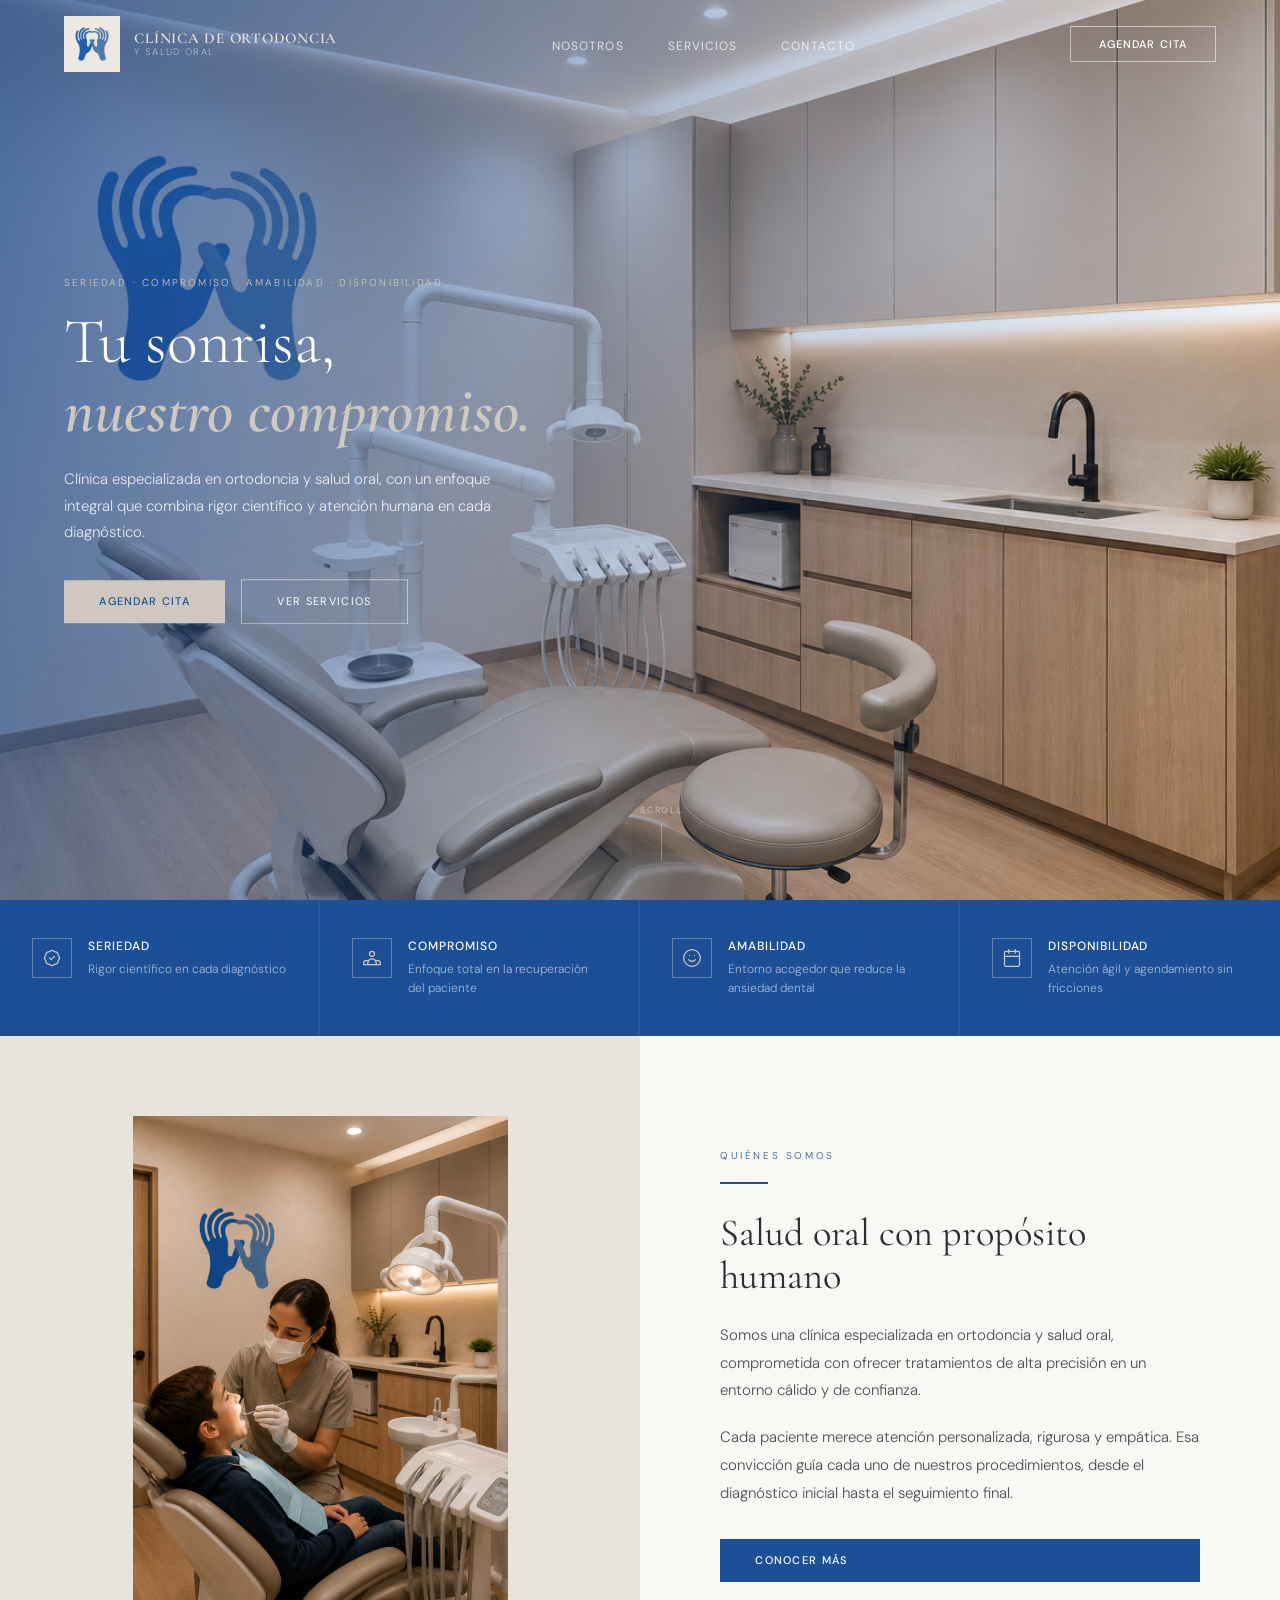
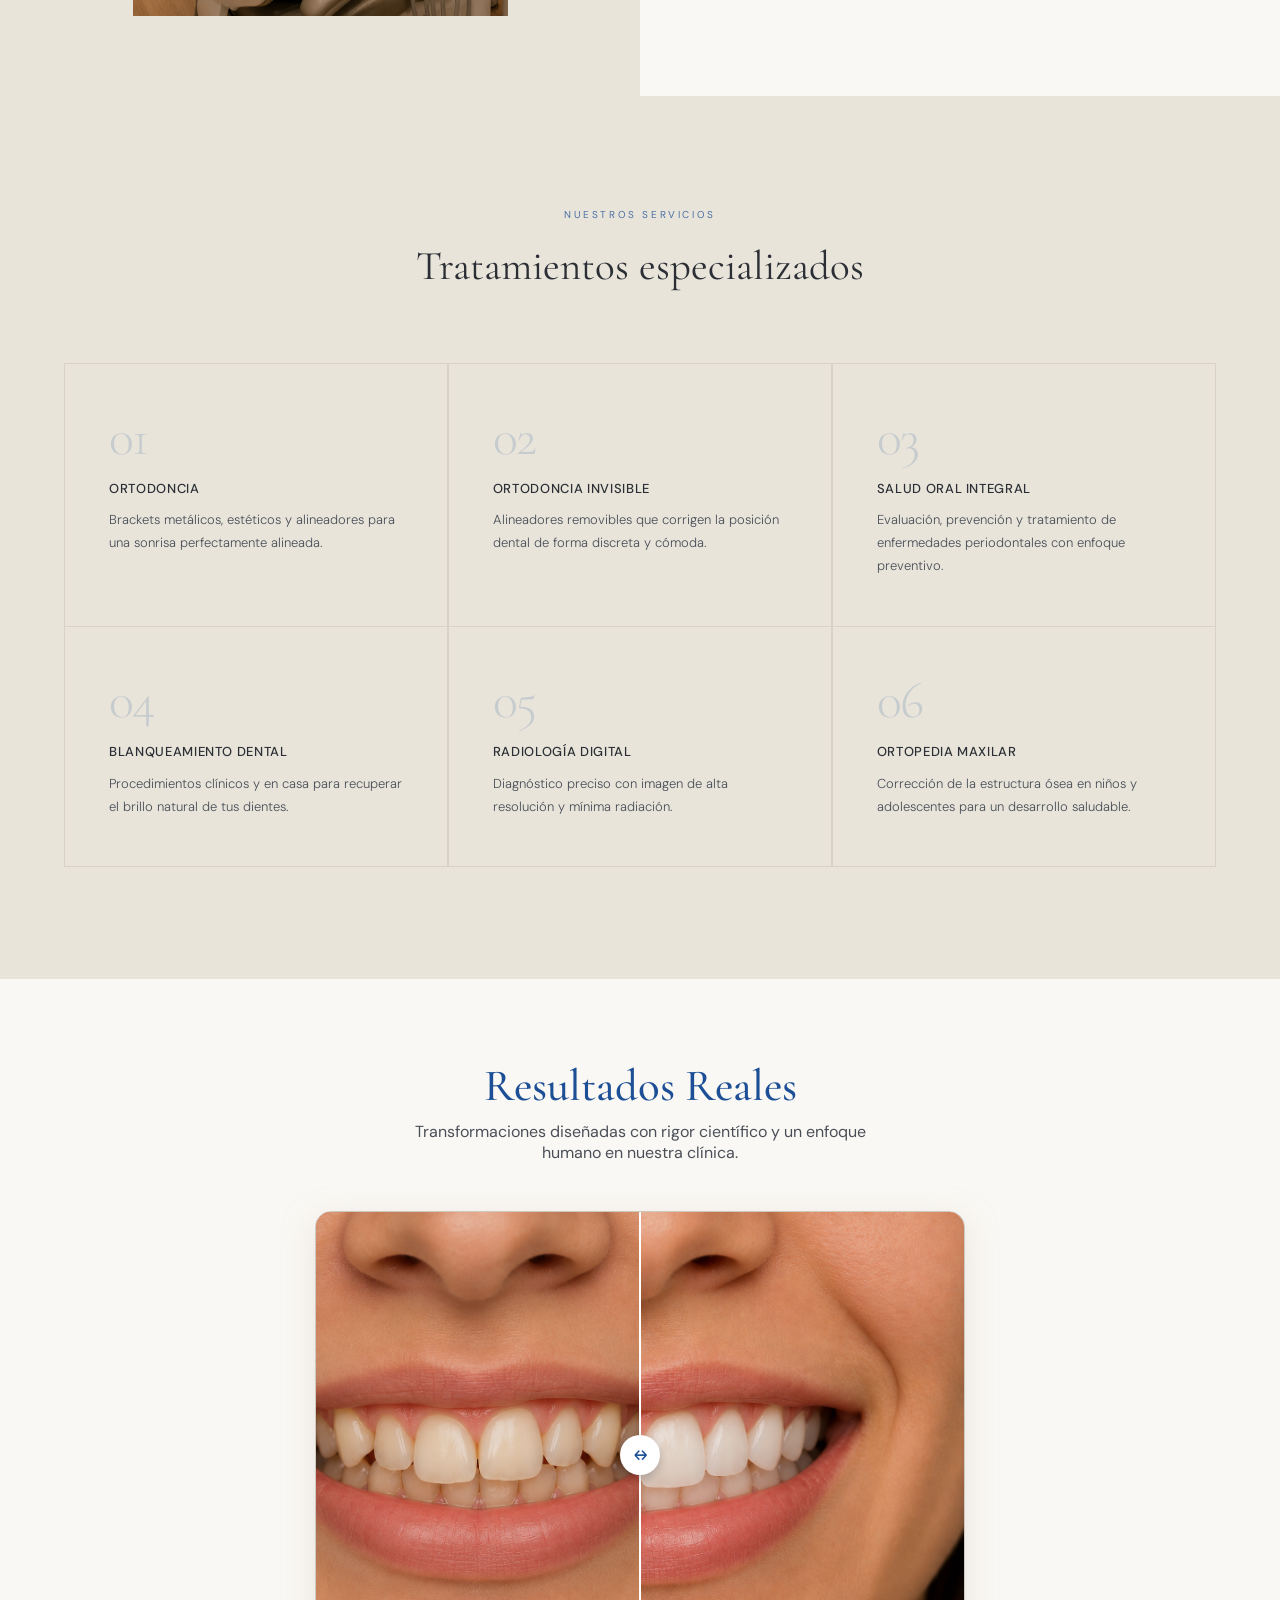
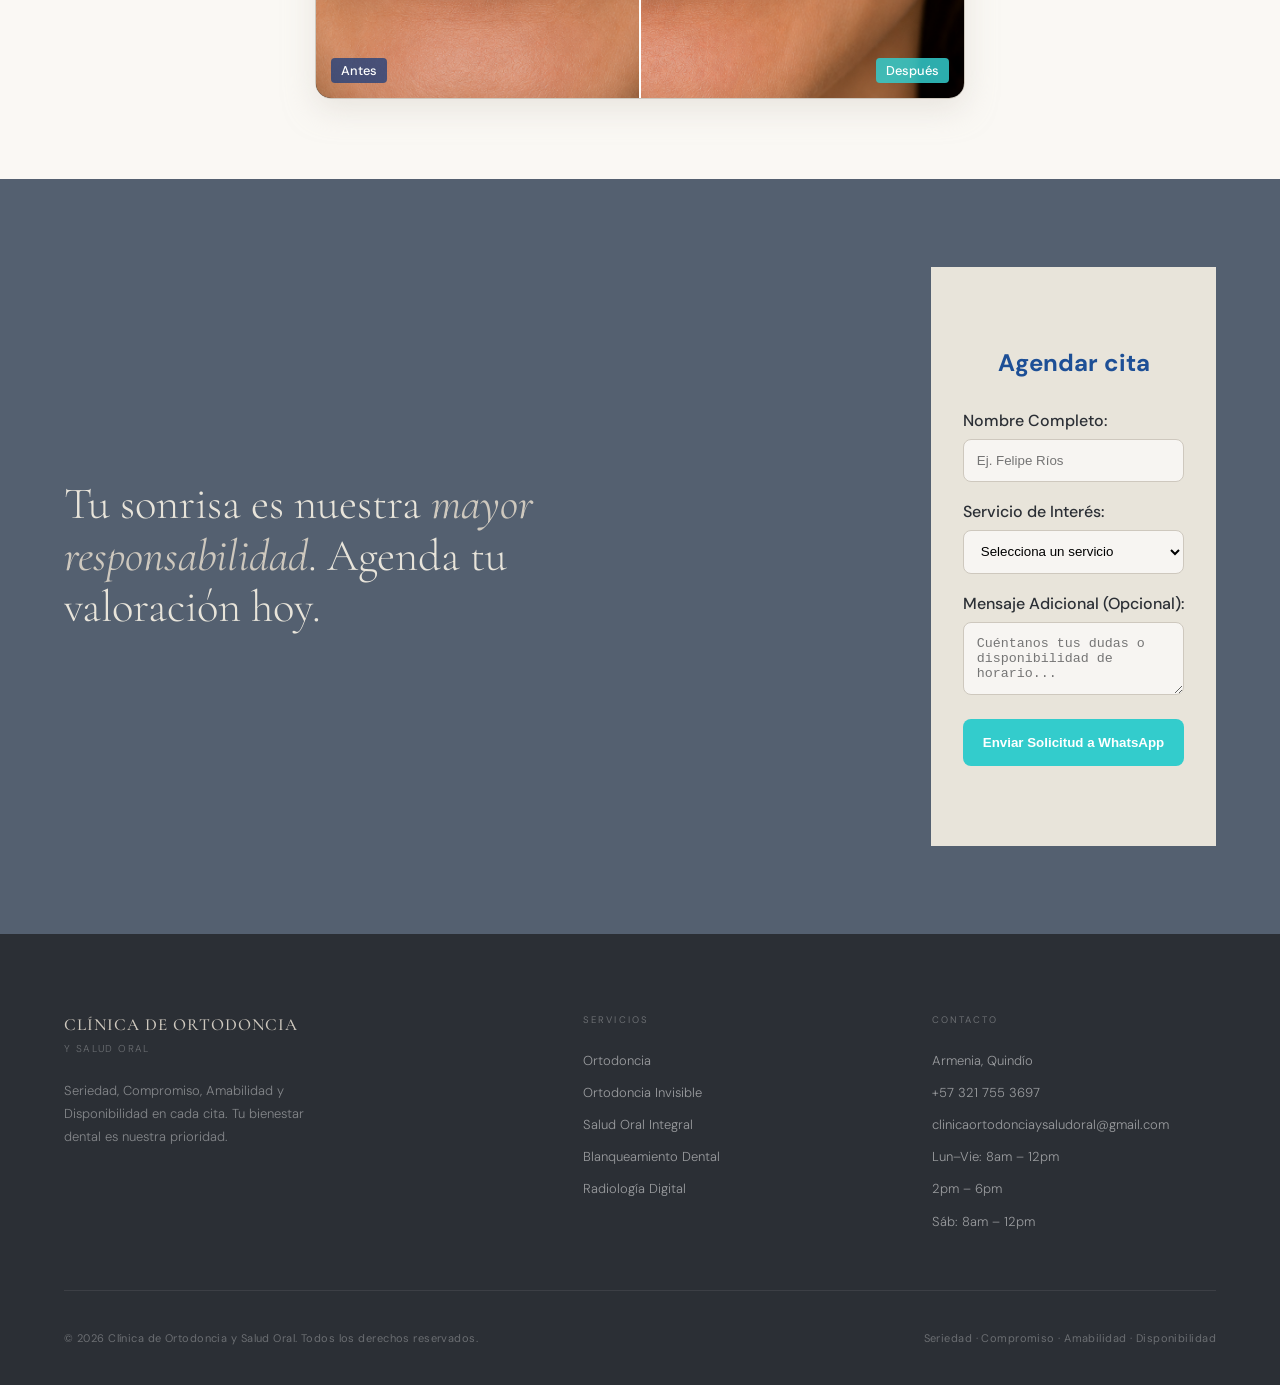
==== web_consultorio/index.html @ faed134b "Add files via upload" ====
<!DOCTYPE html>
<html lang="es">
<head>
  <meta charset="UTF-8">
  <meta name="viewport" content="width=device-width, initial-scale=1.0">
  <meta name="description" content="Clínica de Ortodoncia y Salud Oral — Seriedad, Compromiso, Amabilidad y Disponibilidad en Armenia, Quindío.">
  <title>Clínica de Ortodoncia y Salud Oral</title>
  <link rel="stylesheet" href="styles.css">
</head>
<body>

  <!-- ── NAVIGATION ─────────────────────────────────────────── -->
  <header>
    <nav class="nav nav--hero" aria-label="Navegación principal">
      <a href="#inicio" class="nav__logo" aria-label="Inicio">
        <img
        src="web_images/logoazul_2.png"
          alt="Logo Clínica de Ortodoncia y Salud Oral"
          class="nav__logo-img"
          width="56" height="56"
        >
        <div class="nav__logo-text">
          <span class="nav__brand">Clínica de Ortodoncia</span>
          <span class="nav__sub">y Salud Oral</span>
        </div>
      </a>

      <ul class="nav__links" role="list">
        <li><a href="#nosotros">Nosotros</a></li>
        <li><a href="#servicios">Servicios</a></li>
        <li><a href="#contacto">Contacto</a></li>
      </ul>

      <a href="#contacto" class="nav__cta">Agendar Cita</a>

      <button class="nav__burger" aria-label="Abrir menú" aria-expanded="false">
        <span></span>
        <span></span>
        <span></span>
      </button>
    </nav>

    <!-- Mobile menu -->
    <nav class="nav__mobile" aria-label="Menú móvil">
      <ul role="list">
        <li><a href="#nosotros">Nosotros</a></li>
        <li><a href="#servicios">Servicios</a></li>
        <li><a href="#contacto">Contacto</a></li>
        <li><a href="#contacto" class="nav__cta" style="display:inline-block;margin-top:1rem;">Agendar Cita</a></li>
      </ul>
    </nav>
  </header>

  <!-- ── HERO ───────────────────────────────────────────────── -->
  <section class="hero" id="inicio" aria-label="Portada">
    <img
      class="hero__img"
      src="web_images/banner_01.png"
      alt="Consultorio Clínica de Ortodoncia y Salud Oral"
      loading="eager"
      decoding="async"
    >
    <div class="hero__overlay" aria-hidden="true"></div>

    <div class="hero__content">
      <p class="hero__eyebrow">Seriedad &middot; Compromiso &middot; Amabilidad &middot; Disponibilidad</p>
      <h1 class="hero__title">
        Tu sonrisa,
        <span>nuestro compromiso.</span>
      </h1>
      <p class="hero__desc">
        Clínica especializada en ortodoncia y salud oral, con un enfoque integral
        que combina rigor científico y atención humana en cada diagnóstico.
      </p>
      <div class="hero__actions">
        <a href="#contacto" class="btn--primary">Agendar Cita</a>
        <a href="#servicios" class="btn--ghost">Ver Servicios</a>
      </div>
    </div>

    <div class="hero__scroll" aria-hidden="true">
      <span>Scroll</span>
      <div class="hero__scroll-line"></div>
    </div>
  </section>

  <!-- ── PILLARS ────────────────────────────────────────────── -->
  <div class="pillars" role="list" aria-label="Valores de la clínica">

    <div class="pillar reveal" role="listitem">
      <div class="pillar__icon" aria-hidden="true">
        <svg viewBox="0 0 24 24">
          <path d="M9 12l2 2 4-4M7.835 4.697a3.42 3.42 0 001.946-.806 3.42 3.42 0 014.438 0 3.42 3.42 0 001.946.806 3.42 3.42 0 013.138 3.138 3.42 3.42 0 00.806 1.946 3.42 3.42 0 010 4.438 3.42 3.42 0 00-.806 1.946 3.42 3.42 0 01-3.138 3.138 3.42 3.42 0 00-1.946.806 3.42 3.42 0 01-4.438 0 3.42 3.42 0 00-1.946-.806 3.42 3.42 0 01-3.138-3.138 3.42 3.42 0 00-.806-1.946 3.42 3.42 0 010-4.438 3.42 3.42 0 00.806-1.946 3.42 3.42 0 013.138-3.138z"/>
        </svg>
      </div>
      <div>
        <p class="pillar__name">Seriedad</p>
        <p class="pillar__desc">Rigor científico en cada diagnóstico</p>
      </div>
    </div>

    <div class="pillar reveal reveal--delay-1" role="listitem">
      <div class="pillar__icon" aria-hidden="true">
        <svg viewBox="0 0 24 24">
          <path d="M17 20h5v-2a3 3 0 00-5.356-1.857M17 20H7m10 0v-2c0-.656-.126-1.283-.356-1.857M7 20H2v-2a3 3 0 015.356-1.857M7 20v-2c0-.656.126-1.283.356-1.857m0 0a5.002 5.002 0 019.288 0M15 7a3 3 0 11-6 0 3 3 0 016 0z"/>
        </svg>
      </div>
      <div>
        <p class="pillar__name">Compromiso</p>
        <p class="pillar__desc">Enfoque total en la recuperación del paciente</p>
      </div>
    </div>

    <div class="pillar reveal reveal--delay-2" role="listitem">
      <div class="pillar__icon" aria-hidden="true">
        <svg viewBox="0 0 24 24">
          <circle cx="12" cy="12" r="10"/>
          <path d="M8 14s1.5 2 4 2 4-2 4-2M9 9h.01M15 9h.01"/>
        </svg>
      </div>
      <div>
        <p class="pillar__name">Amabilidad</p>
        <p class="pillar__desc">Entorno acogedor que reduce la ansiedad dental</p>
      </div>
    </div>

    <div class="pillar reveal reveal--delay-3" role="listitem">
      <div class="pillar__icon" aria-hidden="true">
        <svg viewBox="0 0 24 24">
          <rect x="3" y="4" width="18" height="18" rx="2"/>
          <line x1="16" y1="2" x2="16" y2="6"/>
          <line x1="8" y1="2" x2="8" y2="6"/>
          <line x1="3" y1="10" x2="21" y2="10"/>
        </svg>
      </div>
      <div>
        <p class="pillar__name">Disponibilidad</p>
        <p class="pillar__desc">Atención ágil y agendamiento sin fricciones</p>
      </div>
    </div>

  </div>

  <!-- ── ABOUT ──────────────────────────────────────────────── -->
  <section class="about" id="nosotros" aria-label="Quiénes somos">
    <div class="about__visual">
      <img
      src="web_images/banner_02.png"
        alt= "Clínica de Ortodoncia y Salud Oral "
        class="about__logo reveal"
        loading="lazy"
        width="500" height="500"
      >
    </div>
    <div class="about__content">
      <p class="section-label reveal">Quiénes Somos</p>
      <div class="divider reveal reveal--delay-1"></div>
      <h2 class="section-title reveal reveal--delay-1">Salud oral con propósito humano</h2>
      <p class="section-body reveal reveal--delay-2">
        Somos una clínica especializada en ortodoncia y salud oral, comprometida con
        ofrecer tratamientos de alta precisión en un entorno cálido y de confianza.
      </p>
      <p class="section-body reveal reveal--delay-2">
        Cada paciente merece atención personalizada, rigurosa y empática. Esa convicción
        guía cada uno de nuestros procedimientos, desde el diagnóstico inicial hasta
        el seguimiento final.
      </p>
      <a href="#contacto" class="btn--dark reveal reveal--delay-3">Conocer más</a>
    </div>
  </section>

  <!-- ── SERVICES ───────────────────────────────────────────── -->
  <section class="services" id="servicios" aria-label="Servicios">
    <div class="services__header">
      <p class="section-label reveal">Nuestros Servicios</p>
      <h2 class="services__title reveal reveal--delay-1">Tratamientos especializados</h2>
    </div>

    <div class="services__grid">
      <article class="service-card reveal">
        <div class="service-card__num">01</div>
        <p class="service-card__name">Ortodoncia</p>
        <p class="service-card__desc">Brackets metálicos, estéticos y alineadores para una sonrisa perfectamente alineada.</p>
      </article>
      <article class="service-card reveal reveal--delay-1">
        <div class="service-card__num">02</div>
        <p class="service-card__name">Ortodoncia Invisible</p>
        <p class="service-card__desc">Alineadores removibles que corrigen la posición dental de forma discreta y cómoda.</p>
      </article>
      <article class="service-card reveal reveal--delay-2">
        <div class="service-card__num">03</div>
        <p class="service-card__name">Salud Oral Integral</p>
        <p class="service-card__desc">Evaluación, prevención y tratamiento de enfermedades periodontales con enfoque preventivo.</p>
      </article>
      <article class="service-card reveal">
        <div class="service-card__num">04</div>
        <p class="service-card__name">Blanqueamiento Dental</p>
        <p class="service-card__desc">Procedimientos clínicos y en casa para recuperar el brillo natural de tus dientes.</p>
      </article>
      <article class="service-card reveal reveal--delay-1">
        <div class="service-card__num">05</div>
        <p class="service-card__name">Radiología Digital</p>
        <p class="service-card__desc">Diagnóstico preciso con imagen de alta resolución y mínima radiación.</p>
      </article>
      <article class="service-card reveal reveal--delay-2">
        <div class="service-card__num">06</div>
        <p class="service-card__name">Ortopedia Maxilar</p>
        <p class="service-card__desc">Corrección de la estructura ósea en niños y adolescentes para un desarrollo saludable.</p>
      </article>
    </div>
  </section>


 

  <section id="casos" class="reveal" style="background-color: var(--white); padding: 5rem 1.5rem;">
  <div style="max-width: 800px; margin: 0 auto; text-align: center; margin-bottom: 3rem;">
    <h2 style="font-family: 'Cormorant Garamond', serif; color: var(--blue-royal); font-size: 2.8rem; font-weight: 500; margin-bottom: 0.5rem;">
      Resultados Reales
    </h2>
    <p style="color: var(--text-mid); font-size: 1rem; max-width: 500px; margin: 0 auto;">
      Transformaciones diseñadas con rigor científico y un enfoque humano en nuestra clínica.
    </p>
  </div>

  <div class="comparison-container" style="max-width: 650px; margin: 0 auto; position: relative; width: 100%; aspect-ratio: 4 / 3; overflow: hidden; border-radius: 16px; box-shadow: 0 10px 30px rgba(216, 210, 202, 0.5); border: 1px solid var(--taupe); -webkit-user-select: none; user-select: none;">
    
    <img src="web_images/despues.png" alt="Sonrisa Después" style="width: 100%; height: 100%; object-fit: cover; display: block;">

    <div class="comparison-before" style="position: absolute; top: 0; left: 0; width: 50%; height: 100%; overflow: hidden;">
      <img src="web_images/antes.png" alt="Sonrisa Antes" style="width: 100%; height: 100%; object-fit: cover; display: block; max-width: none;">
    </div>

    <input type="range" min="0" max="100" value="50" class="comparison-slider" aria-label="Deslizador de antes y después" style="position: absolute; top: 0; bottom: 0; left: 0; width: 100%; height: 100%; background: transparent; -webkit-appearance: none; appearance: none; cursor: ew-resize; margin: 0;">
    
    <div class="comparison-line" style="position: absolute; top: 0; bottom: 0; left: 50%; width: 2px; background: #FFFFFF; pointer-events: none; transform: translateX(-50%);">
      <div class="comparison-button" style="position: absolute; top: 50%; left: 50%; transform: translate(-50%, -50%); width: 40px; height: 40px; background: #FFFFFF; border-radius: 50%; box-shadow: 0 4px 10px rgba(0,0,0,0.2); display: flex; align-items: center; justify-content: center; color: var(--blue-royal); font-weight: bold; font-size: 14px;">↔</div>
    </div>

    <span style="position: absolute; bottom: 15px; left: 15px; background: rgba(26, 60, 125, 0.75); color: #FFFFFF; padding: 4px 10px; border-radius: 4px; font-size: 0.8rem; font-weight: 500; pointer-events: none;">Antes</span>
    <span style="position: absolute; bottom: 15px; right: 15px; background: rgba(51, 204, 204, 0.85); color: #FFFFFF; padding: 4px 10px; border-radius: 4px; font-size: 0.8rem; font-weight: 500; pointer-events: none;">Después</span>
  </div>
</section>

  <!-- ── CTA BANNER ─────────────────────────────────────────── -->
  <section class="cta-banner" id="contacto" aria-label="Llamado a la acción">
    <p class="cta-banner__text reveal">
      Tu sonrisa es nuestra <em>mayor responsabilidad</em>.
      Agenda tu valoración hoy.
    </p>
    <section id="contacto" class="contacto-section" style="background-color: var(--cream, #EDE8E1); padding: 5rem 2rem;">
  <div class="contacto-container" style="max-width: 600px; margin: 0 auto;">
    <h2 style="color: var(--blue-royal, #1A3C7D); text-align: center; margin-bottom: 2rem;">Agendar cita</h2>
    
    <form id="whatsapp-form" class="form-container" style="display: flex; flex-direction: column; gap: 1.2rem;">
      <div>
        <label for="form-name" style="display:block; margin-bottom:0.5rem; font-weight:500;">Nombre Completo:</label>
        <input type="text" id="form-name" required style="width:100%; padding:0.8rem; border:1px solid var(--taupe, #D8D2CA); border-radius:8px; background:#F7F5F2;" placeholder="Ej. Felipe Ríos">
      </div>

      <div>
        <label for="form-servicio" style="display:block; margin-bottom:0.5rem; font-weight:500;">Servicio de Interés:</label>
        <select id="form-servicio" required style="width:100%; padding:0.8rem; border:1px solid var(--taupe, #D8D2CA); border-radius:8px; background:#F7F5F2;">
          <option value="" disabled selected>Selecciona un servicio</option>
          <option value="Valoración Integral">Valoración Integral</option>
          <option value="Limpieza Dental">Limpieza Dental Profesional</option>
          <option value="Ortodoncia">Ortodoncia Especializada</option>
          <option value="Cirugía de Cordales">Cirugía de Cordales</option>
          <option value="Blanqueamiento">Blanqueamiento Dental</option>
          <option value="Prótesis y Coronas">Prótesis y Coronas</option>
        </select>
      </div>

      <div>
        <label for="form-msg" style="display:block; margin-bottom:0.5rem; font-weight:500;">Mensaje Adicional (Opcional):</label>
        <textarea id="form-msg" rows="3" style="width:100%; padding:0.8rem; border:1px solid var(--taupe, #D8D2CA); border-radius:8px; background:#F7F5F2;" placeholder="Cuéntanos tus dudas o disponibilidad de horario..."></textarea>
      </div>

      <button type="submit" style="background-color: #33CCCC; color: white; border: none; padding: 1rem; border-radius: 8px; font-weight: bold; cursor: pointer; transition: all 0.3s ease; display: flex; items-center; justify-content: center; gap: 10px;">
        Enviar Solicitud a WhatsApp
      </button>
    </form>
  </div>
</section>
    </a>
  </section>

  <!-- ── FOOTER ─────────────────────────────────────────────── -->
  <footer>
    <div class="footer__top">
      <div>
        <p class="footer__brand">Clínica de Ortodoncia</p>
        <p class="footer__sub">y Salud Oral</p>
        <p class="footer__desc">
          Seriedad, Compromiso, Amabilidad y Disponibilidad en cada cita.
          Tu bienestar dental es nuestra prioridad.
        </p>
      </div>
      <div class="footer__col">
        <p class="footer__col-title">Servicios</p>
        <ul>
          <li><a href="#servicios">Ortodoncia</a></li>
          <li><a href="#servicios">Ortodoncia Invisible</a></li>
          <li><a href="#servicios">Salud Oral Integral</a></li>
          <li><a href="#servicios">Blanqueamiento Dental</a></li>
          <li><a href="#servicios">Radiología Digital</a></li>
        </ul>
      </div>
      <div class="footer__col">
        <p class="footer__col-title">Contacto</p>
        <ul>
          <li><a href="#">Armenia, Quindío</a></li>
          <li><a href="tel:+573217553697">+57 321 755 3697</a></li>
          <li><a href="mailto:clinicaortodonciaysaludoral@gmail.com">clinicaortodonciaysaludoral@gmail.com</a></li>
          <li><a href="#">Lun&ndash;Vie: 8am &ndash; 12pm</a></li>
          <li><a href="#">2pm &ndash; 6pm</a></li>
          <li><a href="#">Sáb: 8am &ndash; 12pm</a></li>
        </ul>
      </div>
    </div>

    <div class="footer__bottom">
      <p class="footer__copy">&copy; 2026 Clínica de Ortodoncia y Salud Oral. Todos los derechos reservados.</p>
      <p class="footer__copy">Seriedad &middot; Compromiso &middot; Amabilidad &middot; Disponibilidad</p>
    </div>
  </footer>

  <script src="main.js"></script>
</body>
</html>
---- web_consultorio/styles.css ----
@import url('https://fonts.googleapis.com/css2?family=Cormorant+Garamond:ital,wght@0,300;0,400;0,500;0,600;1,300&family=DM+Sans:wght@300;400;500&display=swap');

*, *::before, *::after {
  box-sizing: border-box;
  margin: 0;
  padding: 0;
}

:root {
  --blue-royal:  #1D4F96;
  --blue-steel:  #4A6FA5;
  --blue-light:  #7a9cc5;
  --gray-dark:   #546070;
  --taupe:       #CEC8BE;
  --cream:       #E8E4DA;
  --cream-dark:  #d9d3c7;
  --white:       #FAF8F4;
  --text-dark:   #2B2F35;
  --text-mid:    #4a4f58;
}

html {
  scroll-behavior: smooth;
}

body {
  font-family: 'DM Sans', sans-serif;
  background: var(--white);
  color: var(--text-dark);
  overflow-x: hidden;
}

/* ── NAV ──────────────────────────────────────────────────────── */
.nav {
  position: fixed;
  top: 0; left: 0; right: 0;
  z-index: 200;
  display: flex;
  align-items: center;
  justify-content: space-between;
  padding: 1rem 4rem;
  transition: background 0.35s, box-shadow 0.35s, padding 0.35s;
}

.nav--scrolled {
  background: rgba(250, 248, 244, 0.96);
  backdrop-filter: blur(14px);
  box-shadow: 0 0.5px 0 rgba(84,96,112,0.18);
  padding: 0.75rem 4rem;
}

.nav__logo {
  display: flex;
  align-items: center;
  gap: 0.9rem;
  text-decoration: none;
}

.nav__logo-img {
  width: 56px;
  height: 56px;
  object-fit: contain;
  transition: width 0.35s, height 0.35s;
}

.nav--scrolled .nav__logo-img {
  width: 44px;
  height: 44px;
}

.nav__logo-text {
  display: flex;
  flex-direction: column;
  line-height: 1.15;
}

.nav__brand {
  font-family: 'Cormorant Garamond', serif;
  font-size: 15px;
  font-weight: 600;
  letter-spacing: 0.05em;
  color: var(--blue-royal);
  text-transform: uppercase;
  transition: color 0.3s;
}

.nav__sub {
  font-size: 9.5px;
  font-weight: 300;
  letter-spacing: 0.14em;
  color: var(--gray-dark);
  text-transform: uppercase;
}

.nav--hero .nav__brand {
  color: var(--cream);
}

.nav--hero .nav__sub {
  color: rgba(255,255,255,0.55);
}

.nav__links {
  display: flex;
  gap: 2.75rem;
  list-style: none;
}

.nav__links a {
  font-size: 12px;
  font-weight: 400;
  letter-spacing: 0.09em;
  color: var(--text-mid);
  text-decoration: none;
  text-transform: uppercase;
  position: relative;
  transition: color 0.2s;
}

.nav__links a::after {
  content: '';
  position: absolute;
  bottom: -3px; left: 0;
  width: 0; height: 1px;
  background: var(--blue-royal);
  transition: width 0.25s;
}

.nav__links a:hover { color: var(--blue-royal); }
.nav__links a:hover::after { width: 100%; }

.nav--hero .nav__links a {
  color: rgba(255,255,255,0.75);
}

.nav--hero .nav__links a::after {
  background: var(--taupe);
}

.nav--hero .nav__links a:hover {
  color: #fff;
}

.nav__cta {
  background: var(--blue-royal);
  color: #fff;
  padding: 0.65rem 1.75rem;
  font-family: 'DM Sans', sans-serif;
  font-size: 11px;
  font-weight: 500;
  letter-spacing: 0.1em;
  text-transform: uppercase;
  text-decoration: none;
  display: inline-block;
  transition: background 0.2s, transform 0.15s;
}

.nav__cta:hover {
  background: var(--blue-steel);
  transform: translateY(-1px);
}

.nav--hero .nav__cta {
  background: transparent;
  border: 0.5px solid rgba(255,255,255,0.55);
  color: #fff;
}

.nav--hero .nav__cta:hover {
  background: rgba(255,255,255,0.12);
  border-color: #fff;
}

/* hamburger */
.nav__burger {
  display: none;
  flex-direction: column;
  gap: 5px;
  cursor: pointer;
  background: none;
  border: none;
  padding: 4px;
}

.nav__burger span {
  display: block;
  width: 22px;
  height: 1.5px;
  background: var(--blue-royal);
  transition: transform 0.3s, opacity 0.3s;
}

.nav--hero .nav__burger span {
  background: #fff;
}

/* ── HERO ─────────────────────────────────────────────────────── */
.hero {
  position: relative;
  height: 100vh;
  min-height: 640px;
  overflow: hidden;
}

.hero__img {
  width: 100%;
  height: 100%;
  object-fit: cover;
  object-position: center;
  display: block;
}

.hero__overlay {
  position: absolute;
  inset: 0;
  background: linear-gradient(
    108deg,
    rgba(29, 79, 150, 0.76) 0%,
    rgba(29, 79, 150, 0.28) 52%,
    transparent 100%
  );
}

.hero__content {
  position: absolute;
  top: 50%;
  left: 4rem;
  transform: translateY(-50%);
  max-width: 560px;
}

.hero__eyebrow {
  font-size: 10px;
  letter-spacing: 0.22em;
  font-weight: 300;
  color: var(--taupe);
  text-transform: uppercase;
  margin-bottom: 1.1rem;
  opacity: 0;
  transform: translateY(12px);
  animation: fadeUp 0.7s 0.3s forwards;
}

.hero__title {
  font-family: 'Cormorant Garamond', serif;
  font-size: clamp(3rem, 5vw, 4.4rem);
  font-weight: 300;
  line-height: 1.08;
  color: #fff;
  margin-bottom: 1.35rem;
  opacity: 0;
  transform: translateY(16px);
  animation: fadeUp 0.75s 0.5s forwards;
}

.hero__title span {
  display: block;
  font-weight: 600;
  color: var(--taupe);
  font-style: italic;
}

.hero__desc {
  font-size: 15px;
  font-weight: 300;
  line-height: 1.75;
  color: rgba(255,255,255,0.82);
  margin-bottom: 2.1rem;
  max-width: 440px;
  opacity: 0;
  transform: translateY(16px);
  animation: fadeUp 0.75s 0.7s forwards;
}

.hero__actions {
  display: flex;
  gap: 1rem;
  align-items: center;
  opacity: 0;
  transform: translateY(16px);
  animation: fadeUp 0.75s 0.9s forwards;
}

.btn--primary {
  background: var(--taupe);
  color: var(--blue-royal);
  padding: 0.9rem 2.2rem;
  font-size: 11px;
  font-weight: 500;
  letter-spacing: 0.12em;
  text-transform: uppercase;
  text-decoration: none;
  display: inline-block;
  transition: background 0.2s, transform 0.15s;
}

.btn--primary:hover {
  background: var(--cream);
  transform: translateY(-1px);
}

.btn--ghost {
  border: 0.5px solid rgba(255,255,255,0.5);
  color: #fff;
  padding: 0.9rem 2.2rem;
  font-size: 11px;
  font-weight: 400;
  letter-spacing: 0.12em;
  text-transform: uppercase;
  text-decoration: none;
  display: inline-block;
  transition: border-color 0.2s, background 0.2s, transform 0.15s;
}

.btn--ghost:hover {
  border-color: #fff;
  background: rgba(255,255,255,0.1);
  transform: translateY(-1px);
}

.hero__scroll {
  position: absolute;
  bottom: 2.5rem;
  left: 50%;
  transform: translateX(-50%);
  display: flex;
  flex-direction: column;
  align-items: center;
  gap: 0.5rem;
  opacity: 0;
  animation: fadeUp 0.6s 1.4s forwards;
}

.hero__scroll span {
  font-size: 9px;
  letter-spacing: 0.2em;
  color: rgba(255,255,255,0.5);
  text-transform: uppercase;
}

.hero__scroll-line {
  width: 1px;
  height: 36px;
  background: rgba(255,255,255,0.3);
  position: relative;
  overflow: hidden;
}

.hero__scroll-line::after {
  content: '';
  position: absolute;
  top: -100%;
  left: 0;
  width: 100%;
  height: 100%;
  background: rgba(255,255,255,0.7);
  animation: scrollLine 1.8s 1.4s infinite;
}

/* ── PILLARS ──────────────────────────────────────────────────── */
.pillars {
  background: var(--blue-royal);
  display: grid;
  grid-template-columns: repeat(4, 1fr);
}

.pillar {
  padding: 2.4rem 2rem;
  border-right: 0.5px solid rgba(255,255,255,0.08);
  display: flex;
  align-items: flex-start;
  gap: 1rem;
  transition: background 0.25s;
}

.pillar:last-child { border-right: none; }

.pillar:hover {
  background: rgba(255,255,255,0.05);
}

.pillar__icon {
  flex-shrink: 0;
  width: 40px;
  height: 40px;
  border: 0.5px solid rgba(206,200,190,0.4);
  display: flex;
  align-items: center;
  justify-content: center;
}

.pillar__icon svg {
  width: 20px;
  height: 20px;
  stroke: var(--taupe);
  fill: none;
  stroke-width: 1.5;
  stroke-linecap: round;
  stroke-linejoin: round;
}

.pillar__name {
  font-size: 12px;
  font-weight: 500;
  color: #fff;
  letter-spacing: 0.08em;
  text-transform: uppercase;
  margin-bottom: 0.35rem;
}

.pillar__desc {
  font-size: 12px;
  font-weight: 300;
  color: rgba(255,255,255,0.6);
  line-height: 1.55;
}

/* ── ABOUT ────────────────────────────────────────────────────── */
.about {
  display: grid;
  grid-template-columns: 1fr 1fr;
  min-height: 600px;
}

.about__visual {
  background: var(--cream);
  display: flex;
  align-items: center;
  justify-content: center;
  padding: 5rem 4rem;
}

.about__logo {
  width: 500px;
  height: 500px;
  object-fit: contain;
}

.about__content {
  padding: 6rem 5rem;
  display: flex;
  flex-direction: column;
  justify-content: center;
}

.section-label {
  font-size: 10px;
  letter-spacing: 0.26em;
  font-weight: 400;
  color: var(--blue-steel);
  text-transform: uppercase;
  margin-bottom: 1.25rem;
}

.divider {
  width: 48px;
  height: 1.5px;
  background: var(--blue-royal);
  margin-bottom: 1.75rem;
}

.section-title {
  font-family: 'Cormorant Garamond', serif;
  font-size: clamp(2rem, 3vw, 2.8rem);
  font-weight: 400;
  line-height: 1.12;
  color: var(--text-dark);
  margin-bottom: 1.5rem;
}

.section-body {
  font-size: 15px;
  font-weight: 300;
  line-height: 1.85;
  color: var(--text-mid);
  margin-bottom: 1.2rem;
}

.btn--dark {
  background: var(--blue-royal);
  color: #fff;
  padding: 0.9rem 2.2rem;
  font-size: 11px;
  font-weight: 500;
  letter-spacing: 0.12em;
  text-transform: uppercase;
  text-decoration: none;
  display: inline-block;
  margin-top: 0.75rem;
  transition: background 0.2s, transform 0.15s;
}

.btn--dark:hover {
  background: var(--blue-steel);
  transform: translateY(-1px);
}

/* ── SERVICES ─────────────────────────────────────────────────── */
.services {
  background: var(--cream);
  padding: 7rem 4rem;
}

.services__header {
  text-align: center;
  margin-bottom: 4.5rem;
}

.services__title {
  font-family: 'Cormorant Garamond', serif;
  font-size: clamp(2.2rem, 3.2vw, 2.8rem);
  font-weight: 400;
  color: var(--text-dark);
  margin-top: 0.5rem;
}

.services__grid {
  display: grid;
  grid-template-columns: repeat(3, 1fr);
  gap: 1.5px;
  background: var(--cream-dark);
  border: 0.5px solid var(--cream-dark);
}

.service-card {
  background: var(--cream);
  padding: 3rem 2.75rem;
  transition: background 0.25s;
  cursor: default;
}

.service-card:hover {
  background: var(--white);
}

.service-card:hover .service-card__num {
  opacity: 0.28;
}

.service-card__num {
  font-family: 'Cormorant Garamond', serif;
  font-size: 52px;
  font-weight: 300;
  color: var(--blue-royal);
  opacity: 0.16;
  line-height: 1;
  margin-bottom: 1rem;
  letter-spacing: -0.03em;
  transition: opacity 0.25s;
}

.service-card__name {
  font-size: 13px;
  font-weight: 500;
  color: var(--text-dark);
  letter-spacing: 0.05em;
  margin-bottom: 0.8rem;
  text-transform: uppercase;
}

.service-card__desc {
  font-size: 13px;
  font-weight: 300;
  color: var(--text-mid);
  line-height: 1.75;
}

/* ── CTA BANNER ───────────────────────────────────────────────── */
.cta-banner {
  background: var(--gray-dark);
  padding: 5.5rem 4rem;
  display: flex;
  align-items: center;
  justify-content: space-between;
  gap: 3rem;
}

.cta-banner__text {
  font-family: 'Cormorant Garamond', serif;
  font-size: clamp(2rem, 3.5vw, 3.1rem);
  font-weight: 300;
  line-height: 1.15;
  color: var(--cream);
  max-width: 580px;
}

.cta-banner__text em {
  font-style: italic;
  color: var(--taupe);
  font-weight: 400;
}

.btn--taupe {
  flex-shrink: 0;
  background: var(--taupe);
  color: var(--gray-dark);
  padding: 1rem 2.75rem;
  font-size: 11px;
  font-weight: 500;
  letter-spacing: 0.12em;
  text-transform: uppercase;
  text-decoration: none;
  display: inline-block;
  white-space: nowrap;
  transition: background 0.2s, transform 0.15s;
}

.btn--taupe:hover {
  background: var(--cream);
  transform: translateY(-1px);
}

/* ── FOOTER ───────────────────────────────────────────────────── */
footer {
  background: var(--text-dark);
  padding: 5rem 4rem 2.5rem;
}

.footer__top {
  display: grid;
  grid-template-columns: 1.6fr 1fr 1fr;
  gap: 4rem;
  padding-bottom: 3rem;
  border-bottom: 0.5px solid rgba(255,255,255,0.08);
  margin-bottom: 2.5rem;
}

.footer__brand {
  font-family: 'Cormorant Garamond', serif;
  font-size: 17px;
  font-weight: 500;
  color: var(--taupe);
  text-transform: uppercase;
  letter-spacing: 0.06em;
  margin-bottom: 0.4rem;
}

.footer__sub {
  font-size: 10px;
  font-weight: 300;
  letter-spacing: 0.14em;
  text-transform: uppercase;
  color: rgba(255,255,255,0.3);
  margin-bottom: 1.5rem;
}

.footer__desc {
  font-size: 13px;
  font-weight: 300;
  line-height: 1.8;
  color: rgba(255,255,255,0.42);
  max-width: 270px;
}

.footer__col-title {
  font-size: 9.5px;
  letter-spacing: 0.22em;
  text-transform: uppercase;
  color: rgba(255,255,255,0.3);
  margin-bottom: 1.4rem;
  font-weight: 400;
}

.footer__col ul {
  list-style: none;
}

.footer__col li {
  margin-bottom: 0.7rem;
}

.footer__col a {
  font-size: 13px;
  font-weight: 300;
  color: rgba(255,255,255,0.52);
  text-decoration: none;
  transition: color 0.2s;
}

.footer__col a:hover {
  color: var(--taupe);
}

.footer__bottom {
  display: flex;
  justify-content: space-between;
  align-items: center;
  gap: 1rem;
}

.footer__copy {
  font-size: 11px;
  letter-spacing: 0.04em;
  color: rgba(255,255,255,0.3);
}

/* ── ANIMATIONS ───────────────────────────────────────────────── */
@keyframes fadeUp {
  to { opacity: 1; transform: translateY(0); }
}

@keyframes scrollLine {
  0%   { top: -100%; }
  100% { top: 100%; }
}

/* reveal on scroll */
.reveal {
  opacity: 0;
  transform: translateY(28px);
  transition: opacity 0.7s ease, transform 0.7s ease;
}

.reveal.visible {
  opacity: 1;
  transform: translateY(0);
}

.reveal--delay-1 { transition-delay: 0.1s; }
.reveal--delay-2 { transition-delay: 0.2s; }
.reveal--delay-3 { transition-delay: 0.3s; }
.reveal--delay-4 { transition-delay: 0.4s; }

/* ── RESPONSIVE ───────────────────────────────────────────────── */
@media (max-width: 1024px) {
  .nav { padding: 1rem 2rem; }
  .nav--scrolled { padding: 0.75rem 2rem; }
  .about__content { padding: 4rem 3rem; }
}

@media (max-width: 900px) {
  .nav__links, .nav__cta { display: none; }
  .nav__burger { display: flex; }

  .hero__content {
    left: 1.5rem;
    right: 1.5rem;
    max-width: 100%;
  }

  .pillars {
    grid-template-columns: 1fr 1fr;
  }

  .pillar:nth-child(2) { border-right: none; }
  .pillar:nth-child(1),
  .pillar:nth-child(2) {
    border-bottom: 0.5px solid rgba(255,255,255,0.08);
  }

  .about {
    grid-template-columns: 1fr;
  }

  .about__visual { padding: 3.5rem 2rem; }
  .about__content { padding: 3rem 1.5rem; }

  .services { padding: 4.5rem 1.5rem; }
  .services__grid { grid-template-columns: 1fr; }

  .cta-banner {
    flex-direction: column;
    text-align: center;
    padding: 4rem 1.5rem;
  }

  footer { padding: 3.5rem 1.5rem 2rem; }
  .footer__top { grid-template-columns: 1fr; gap: 2.5rem; }
  .footer__bottom { flex-direction: column; text-align: center; }
}

@media (max-width: 600px) {
  .pillars { grid-template-columns: 1fr; }
  .pillar { border-right: none !important; border-bottom: 0.5px solid rgba(255,255,255,0.08); }
  .pillar:last-child { border-bottom: none; }
  .hero__actions { flex-direction: column; align-items: flex-start; }
}

/* ── MOBILE MENU ──────────────────────────────────────────────── */
.nav__mobile {
  display: none;
  position: fixed;
  top: 0; left: 0; right: 0; bottom: 0;
  z-index: 190;
  background: rgba(250,248,244,0.98);
  backdrop-filter: blur(18px);
  padding: 6rem 2rem 2rem;
  transform: translateX(100%);
  transition: transform 0.35s cubic-bezier(0.4,0,0.2,1);
}

.nav__mobile--open {
  transform: translateX(0);
}

.nav__mobile ul {
  list-style: none;
  display: flex;
  flex-direction: column;
  gap: 0.5rem;
}

.nav__mobile a {
  font-family: 'Cormorant Garamond', serif;
  font-size: 2rem;
  font-weight: 300;
  color: var(--text-dark);
  text-decoration: none;
  letter-spacing: 0.02em;
  display: block;
  padding: 0.5rem 0;
  border-bottom: 0.5px solid rgba(84,96,112,0.12);
  transition: color 0.2s;
}

.nav__mobile a:hover { color: var(--blue-royal); }

@media (max-width: 900px) {
  .nav__mobile { display: block; }
}

.nav__links a.active {
  color: var(--blue-royal);
}

.nav__links a.active::after {
  width: 100%;
}


/* ── SLIDER ANTES Y DESPUÉS ────────────────────────────────────── */
.comparison-slider::-webkit-slider-thumb {
  -webkit-appearance: none;
  appearance: none;
  width: 40px;
  height: 100%;
  background: transparent;
  cursor: ew-resize;
}

.comparison-slider::-moz-range-thumb {
  width: 40px;
  height: 100%;
  background: transparent;
  cursor: ew-resize;
  border: none;
}

/* Sincronización del ancho de la imagen oculta con la relación de aspecto */
.comparison-before img {
  width: 650px; /* Debe coincidir con el max-width del contenedor */
  max-width: none;
}

/* Forzar que la imagen interna mantenga dimensiones exactas en pantallas pequeñas */
@media (max-width: 650px) {
  .comparison-container {
    aspect-ratio: 4 / 3;
  }
  .comparison-before img {
    width: 100vw;
  }
}
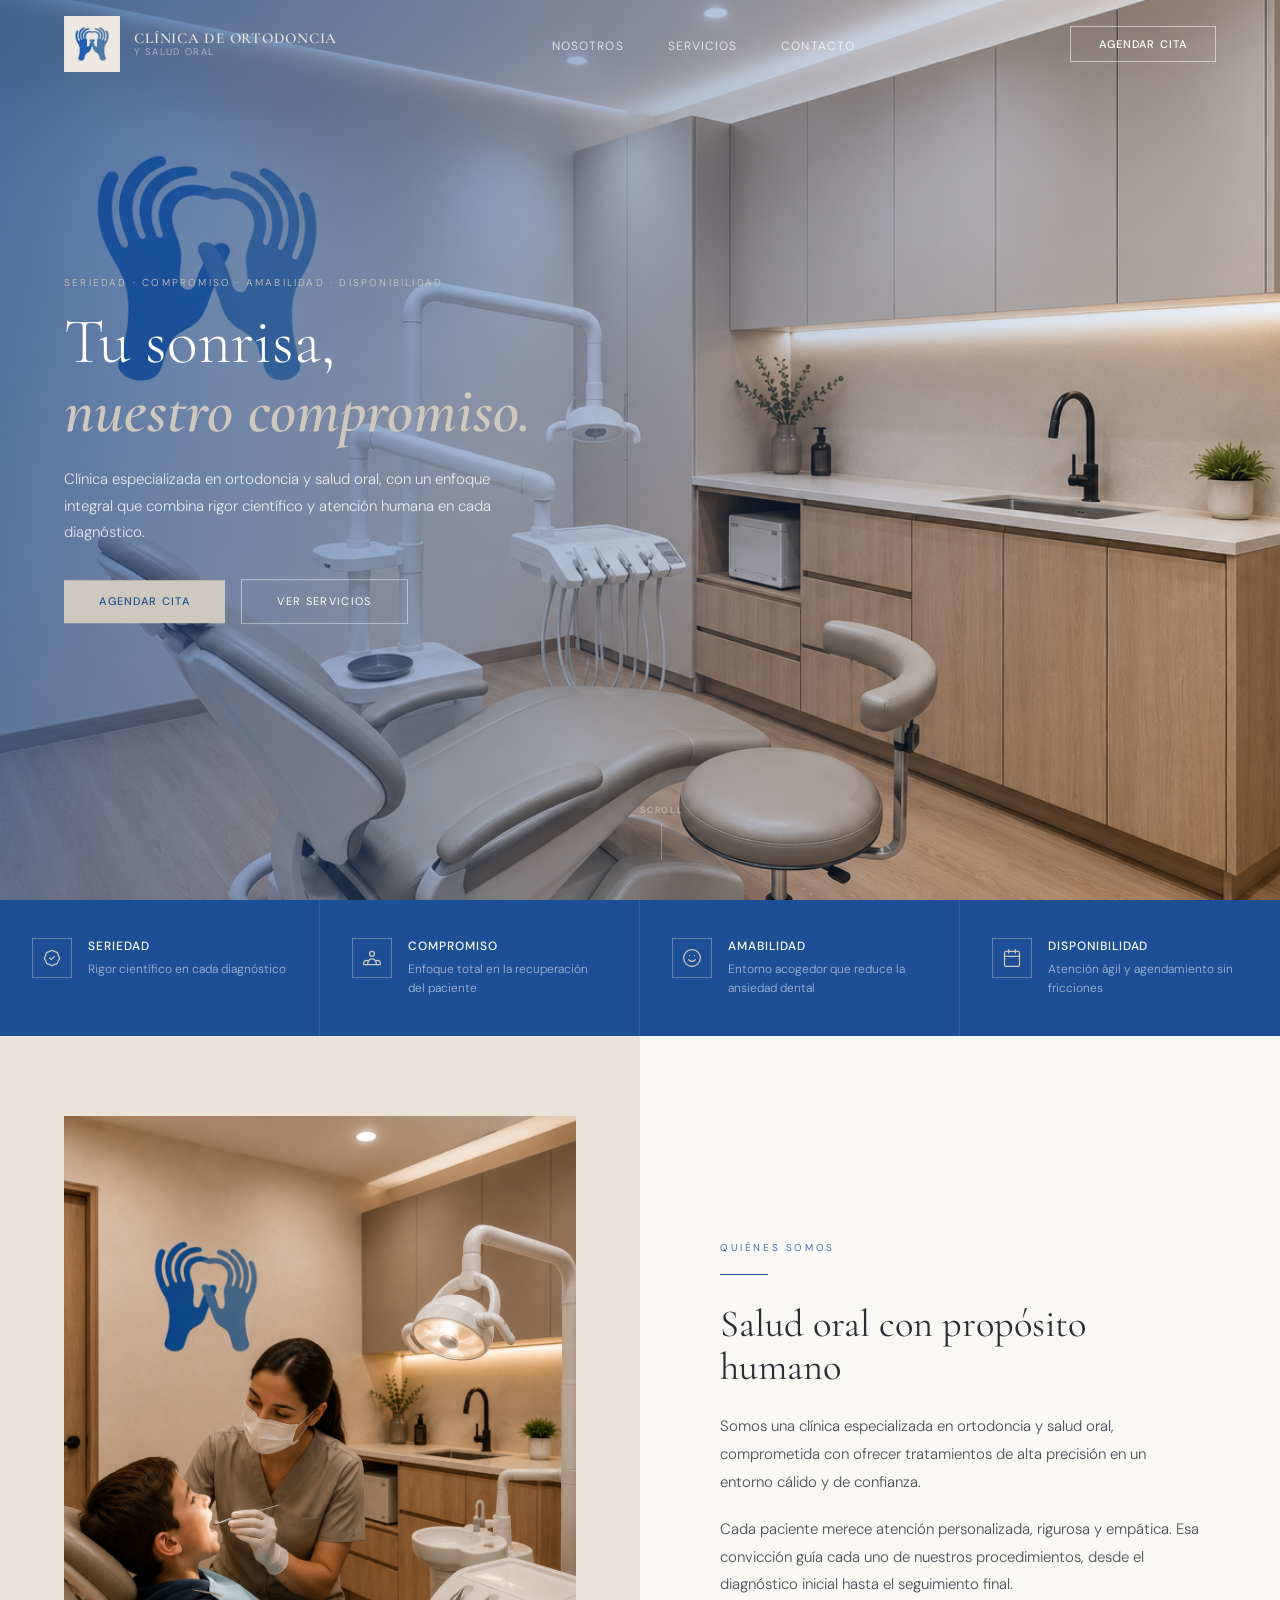
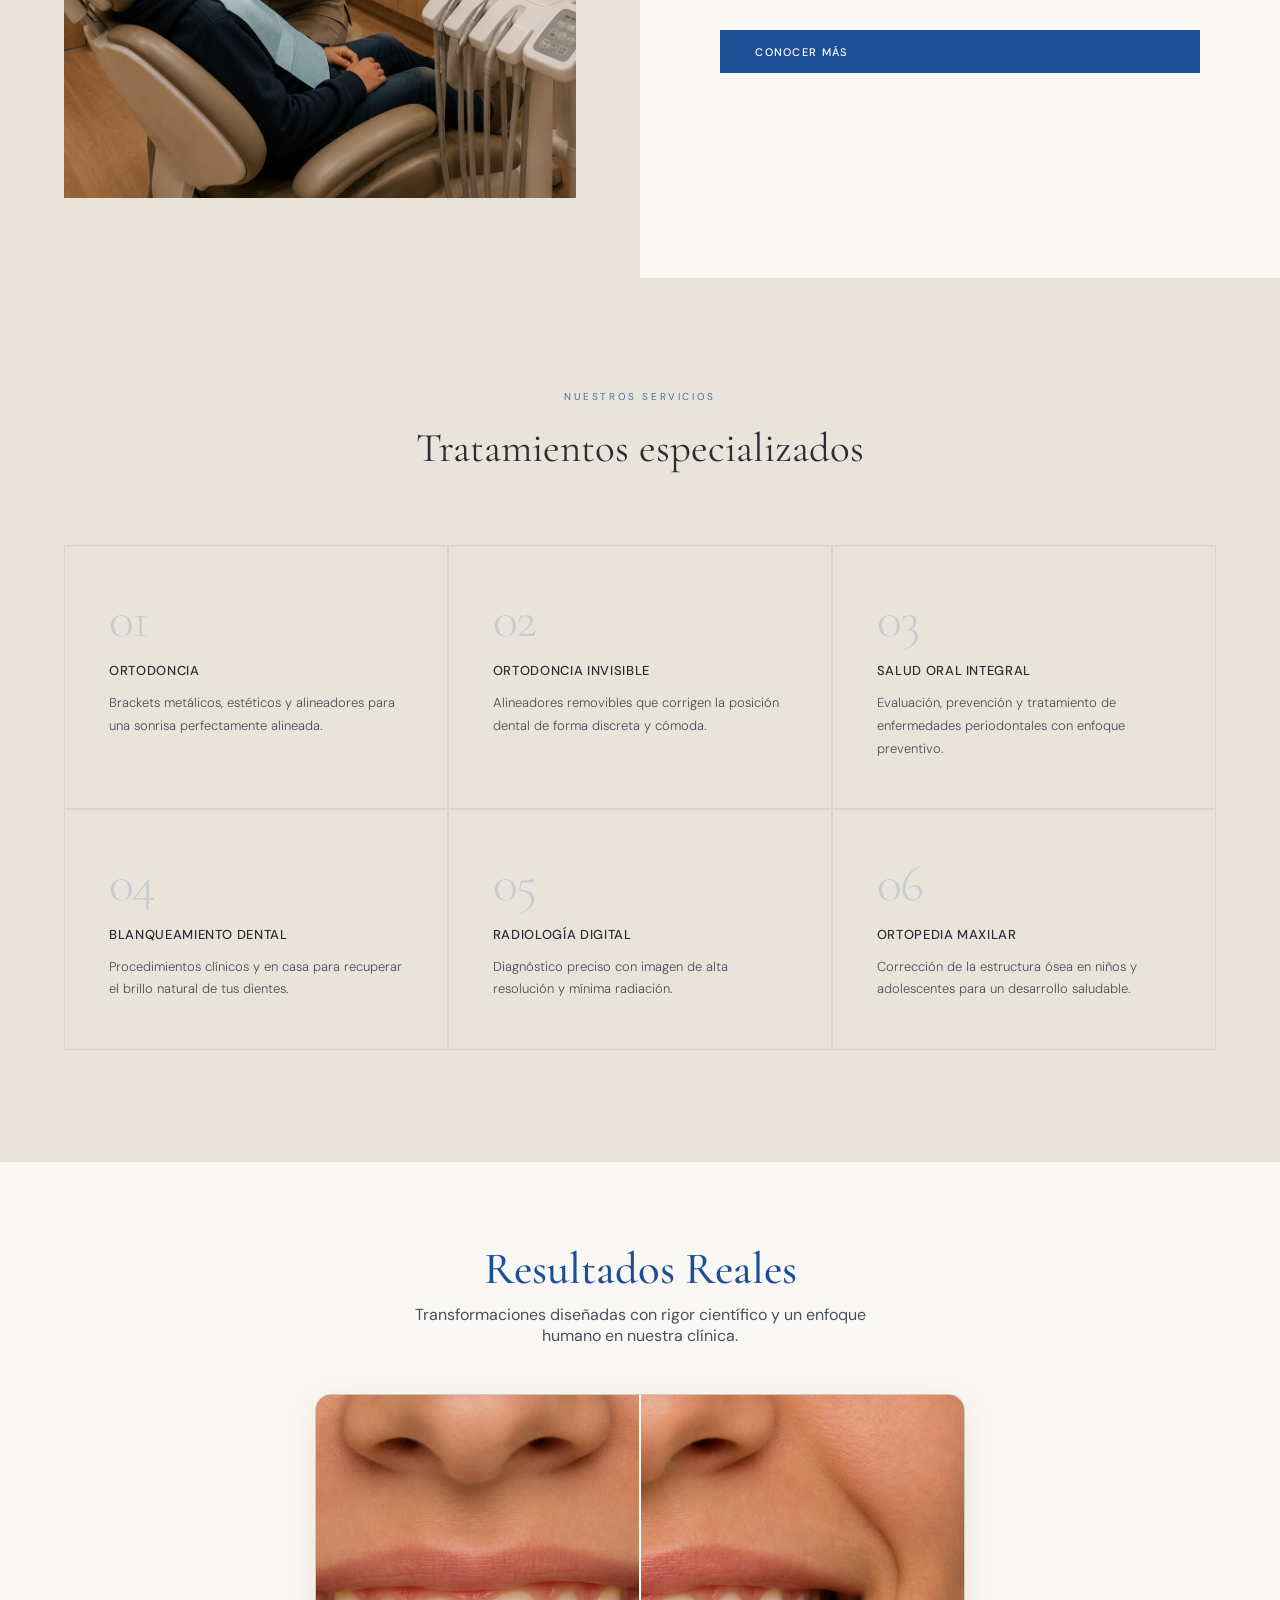
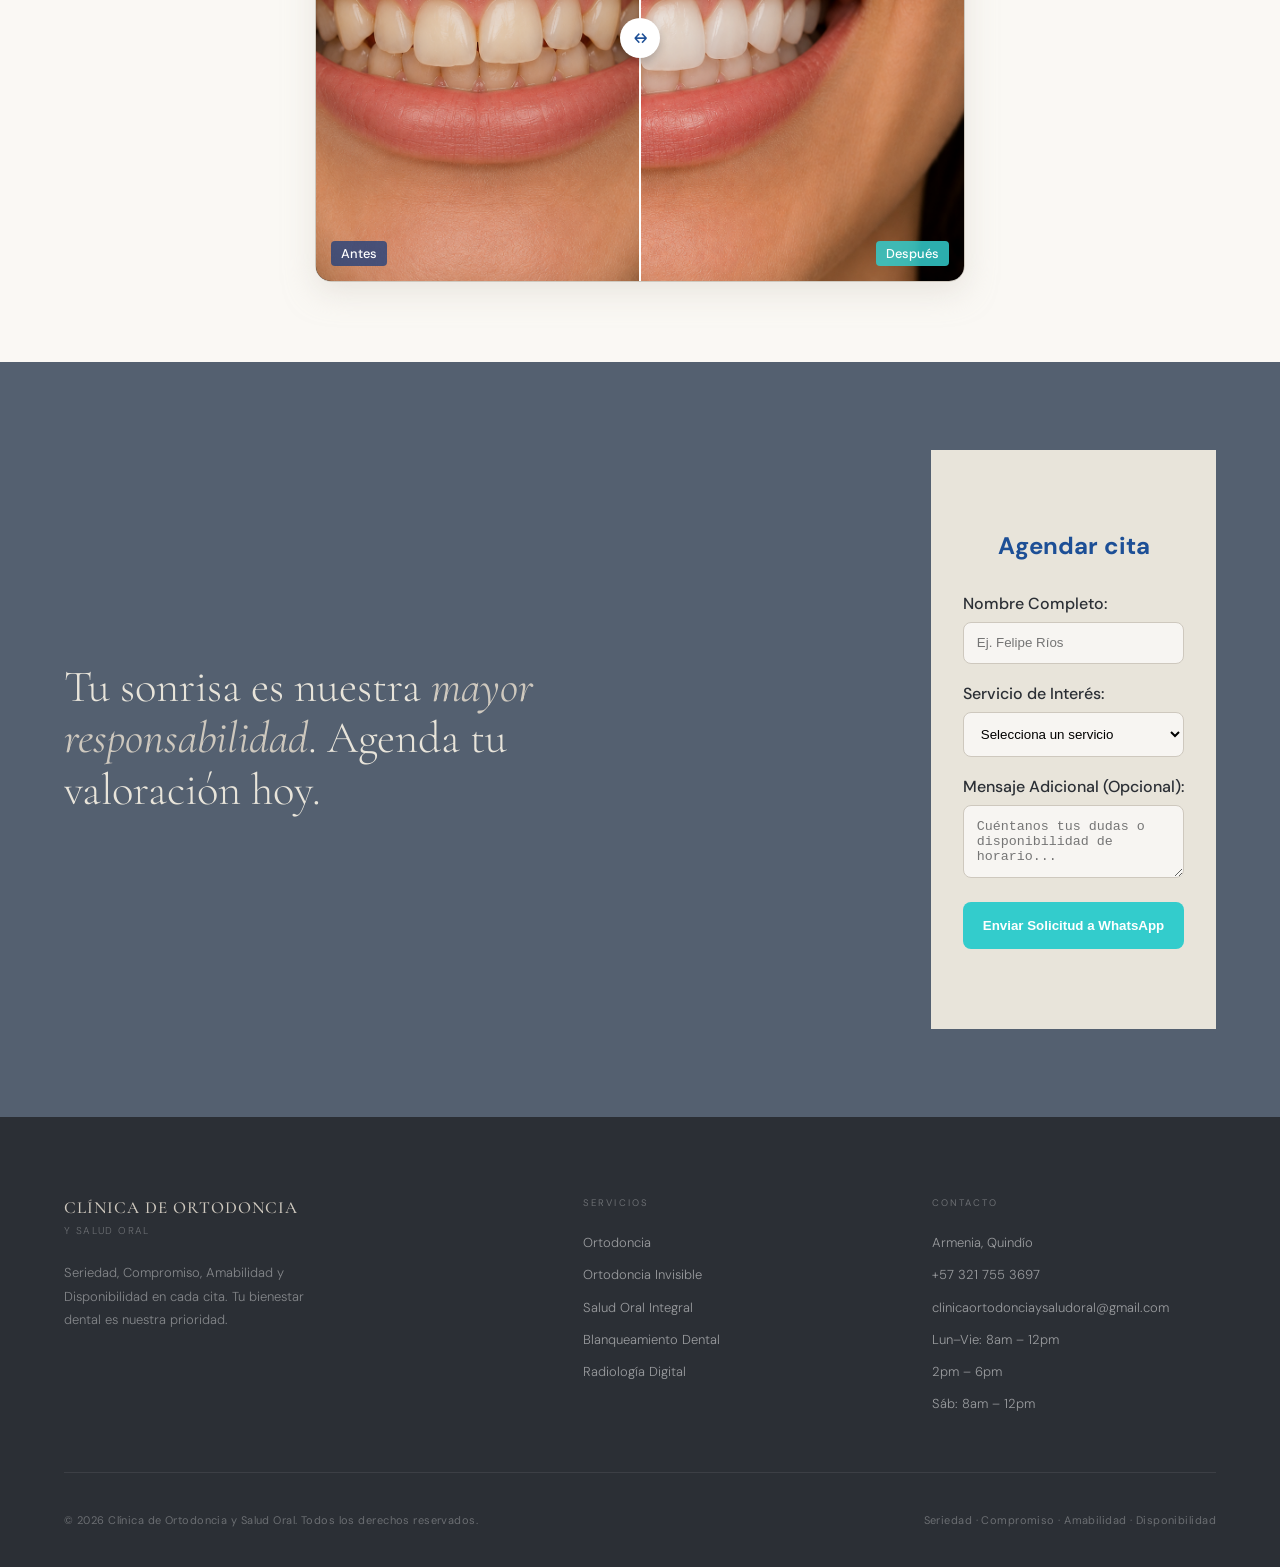
==== commit 08d447a2: "Add files via upload" ====
--- a/web_consultorio/index.html
+++ b/web_consultorio/index.html
@@ -145,11 +145,11 @@
   <section class="about" id="nosotros" aria-label="Quiénes somos">
     <div class="about__visual">
       <img
-      src="web_images/banner_02.png"
+      src="web_images/banner_02.png" style="width: 100%; max-width: 500px; height: auto; object-fit: cover;"
         alt= "Clínica de Ortodoncia y Salud Oral "
         class="about__logo reveal"
         loading="lazy"
-        width="500" height="500"
+        
       >
     </div>
     <div class="about__content">
@@ -220,6 +220,7 @@
     </h2>
     <p style="color: var(--text-mid); font-size: 1rem; max-width: 500px; margin: 0 auto;">
       Transformaciones diseñadas con rigor científico y un enfoque humano en nuestra clínica.
+
     </p>
   </div>
 
--- a/web_consultorio/styles.css
+++ b/web_consultorio/styles.css
@@ -431,9 +431,10 @@
 }
 
 .about__logo {
-  width: 500px;
-  height: 500px;
-  object-fit: contain;
+  width:100%;
+  width: 100% !important;
+    max-width: 100% !important; /* Fuerza a la imagen a no salirse del celular */
+    height: auto !important;
 }
 
 .about__content {
@@ -722,7 +723,7 @@
 .reveal--delay-4 { transition-delay: 0.4s; }
 
 /* ── RESPONSIVE ───────────────────────────────────────────────── */
-@media (max-width: 1024px) {
+@media (max-width: 768px) {
   .nav { padding: 1rem 2rem; }
   .nav--scrolled { padding: 0.75rem 2rem; }
   .about__content { padding: 4rem 3rem; }
@@ -861,3 +862,104 @@
     width: 100vw;
   }
 }
+
+/* ==========================================================================
+   MECANISMO RESPONSIVE AUTOMÁTICO (TABLETS Y MÓVILES)
+   ========================================================================== */
+
+/* 📱 TABLETS: Pantallas menores a 1024px (iPad, tablets Android) */
+@media (max-width: 1024px) {
+  /* Forzar que el grid de servicios baje de 3 columnas a 2 columnas */
+  .servicios__grid, .services-grid, .grid {
+    grid-template-columns: repeat(2, 1fr) !important;
+    gap: 1.5rem !important;
+  }
+
+  /* Ajustar los márgenes y tamaños de fuente globales para que no se desborden */
+  h1, .hero__title {
+    font-size: 3rem !important;
+    line-height: 1.15;
+  }
+  
+  section {
+    padding: 4rem 1.5rem !important;
+  }
+}
+
+/* 📱 CELULARES: Pantallas menores a 768px (iPhone, Samsung, etc.) */
+@media (max-width: 768px) {
+  /* Ocultar el menú de escritorio clásico */
+  .nav__links {
+    display: none !important;
+  }
+
+  /* Hacer que el botón de agendar del menú superior se oculte en barra si es muy pequeña */
+  .nav .nav__cta {
+    display: none; /* Se oculta arriba y se muestra dentro del menú móvil */
+  }
+
+  /* Activar el botón de hamburguesa para que sea visible y clickeable */
+  .nav__burger {
+    display: flex !important;
+    flex-direction: column;
+    justify-content: space-between;
+    width: 30px;
+    height: 20px;
+    background: transparent;
+    border: none;
+    cursor: pointer;
+    z-index: 210;
+  }
+
+  /* El bloque principal (Hero) pasa de estar de lado a lado, a ponerse en una sola columna */
+  .hero .container, .hero-container {
+    grid-template-columns: 1fr !important;
+    text-align: center;
+    padding-top: 6rem;
+  }
+
+  .hero__actions {
+    justify-content: center !important;
+    flex-direction: column;
+    width: 100%;
+    gap: 1rem;
+  }
+
+  .hero__actions a, .hero__actions button {
+    width: 100% !important; /* Los botones ocupan todo el ancho del celular para mejor clic táctil */
+    text-align: center;
+  }
+
+  /* 🦷 Servicios en 1 sola columna para celulares */
+  .servicios__grid, .services-grid, .grid {
+    grid-template-columns: 1fr !important;
+  }
+
+  /* 📸 El contenedor de Antes y Después se adapta al ancho de la pantalla táctil */
+  .comparison-container {
+    width: 100% !important;
+    max-width: 100% !important;
+    aspect-ratio: 4 / 3 !important;
+  }
+  
+  .comparison-before img {
+    width: 90vw !important; /* Evita que la imagen interna se desfase */
+  }
+
+  /* 📩 Ajustes del formulario de contacto en WhatsApp */
+  .contacto-container {
+    padding: 1.5rem !important;
+    margin: 0 10px;
+  }
+}
+
+/* 📱 CELULARES PEQUEÑOS: Menos de 480px */
+@media (max-width: 480px) {
+  h1, .hero__title {
+    font-size: 2.3rem !important;
+  }
+  
+  h2 {
+    font-size: 1.8rem !important;
+  }
+}
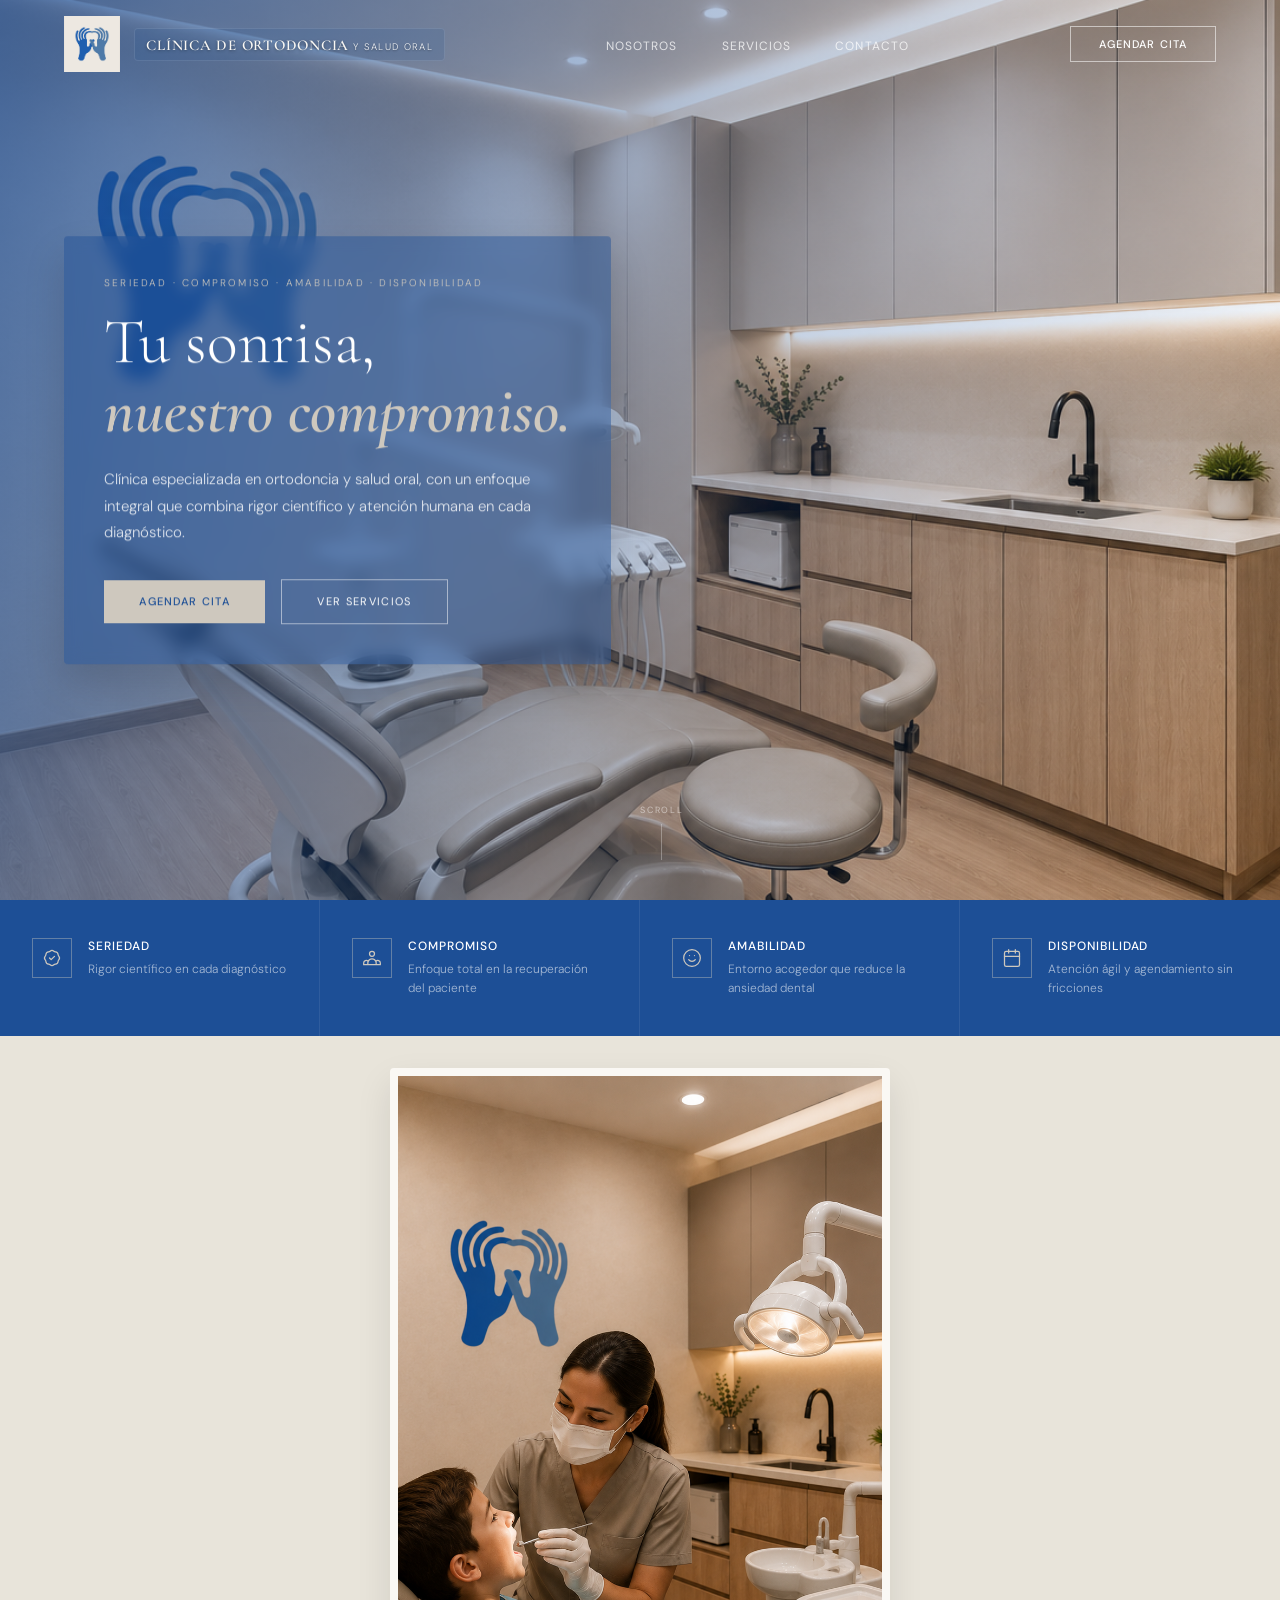
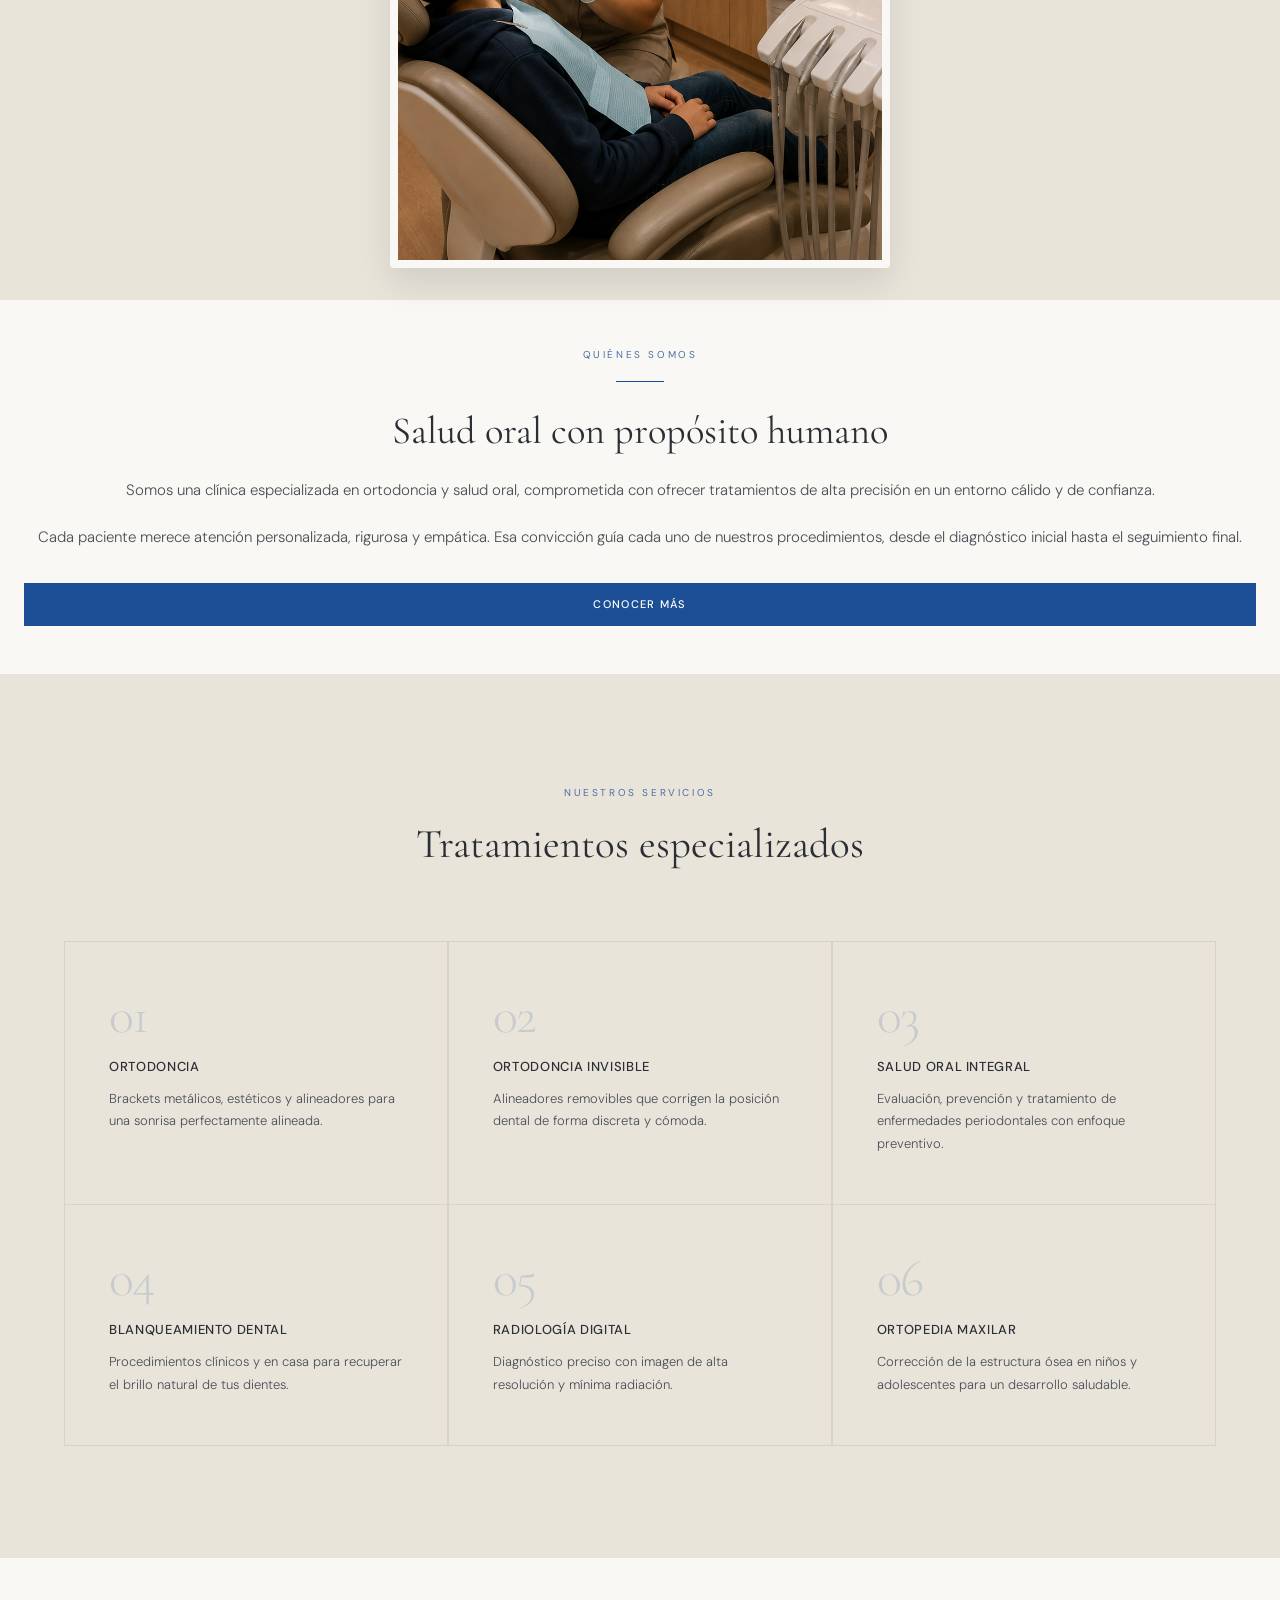
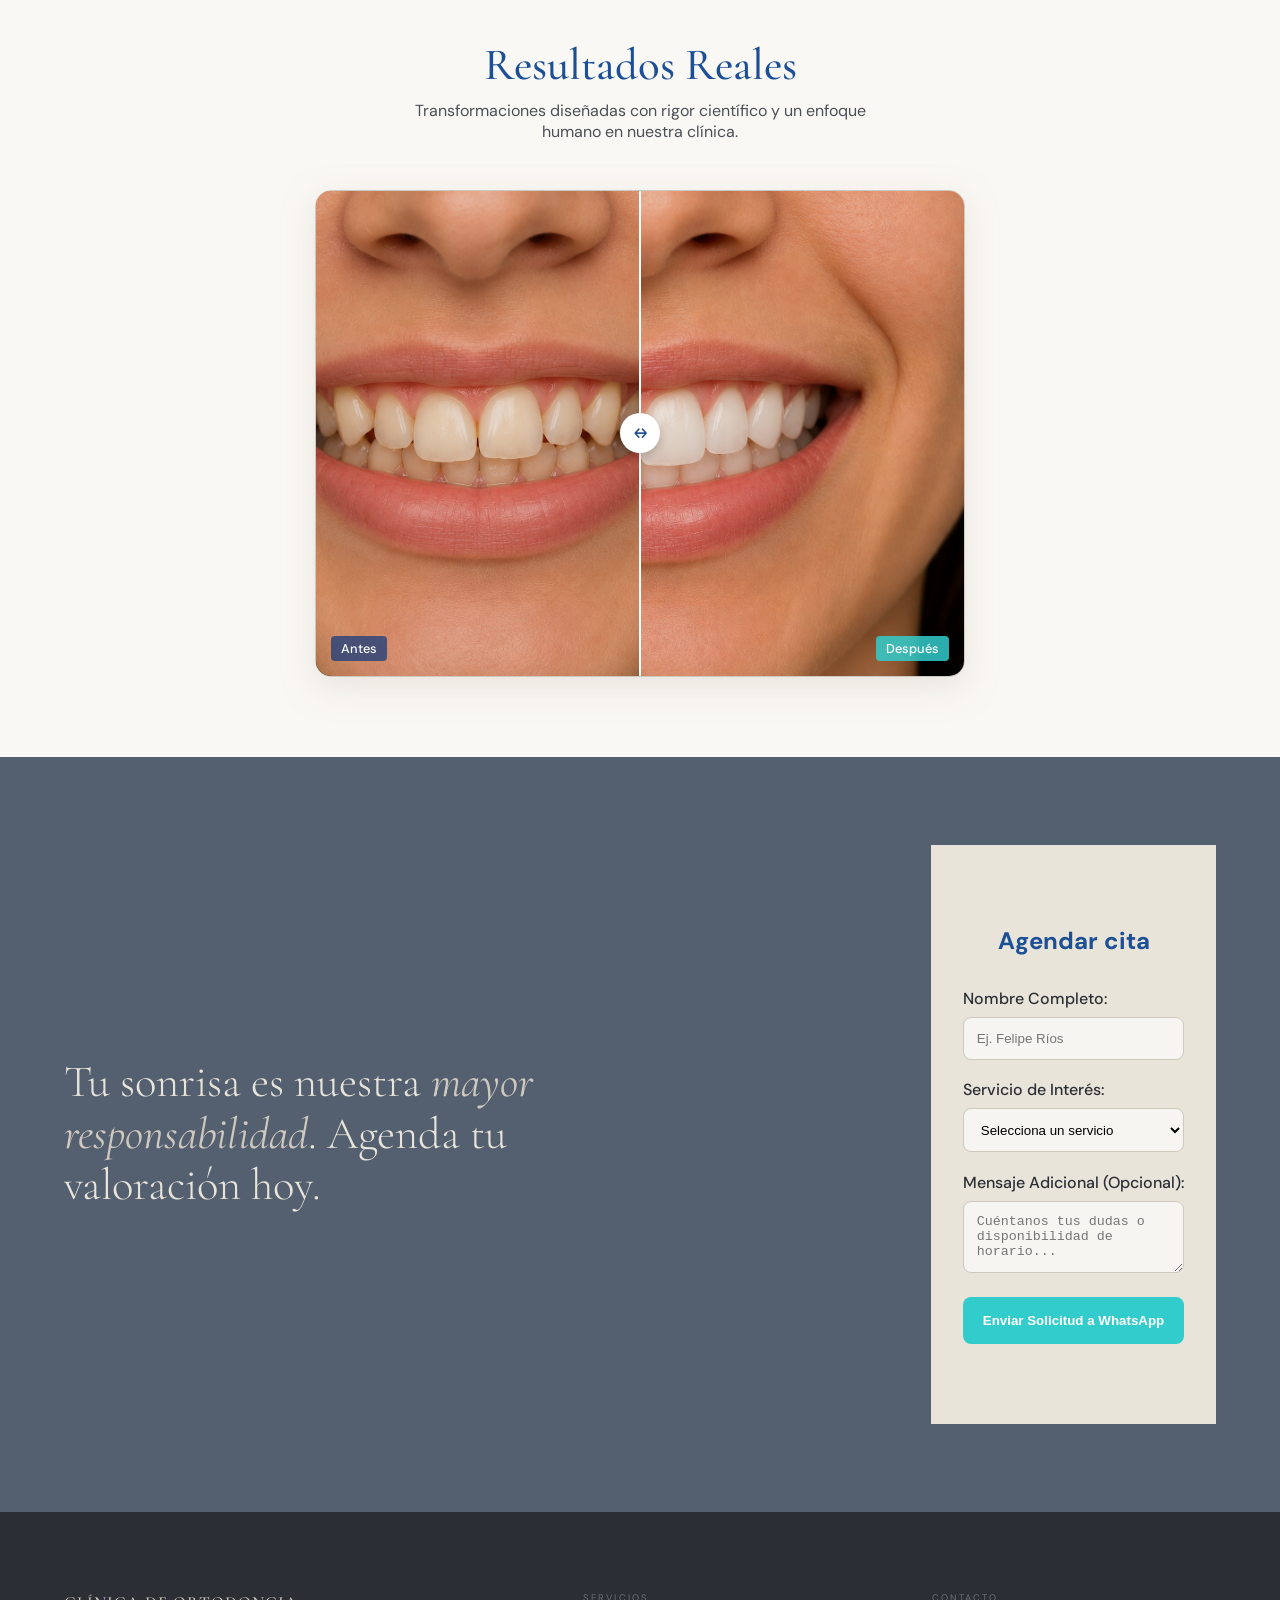
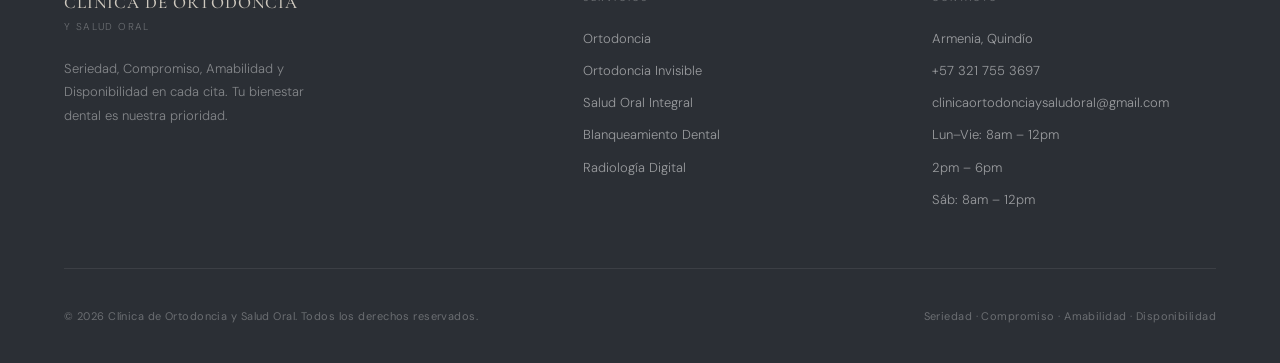
==== commit ae71529a: "Add files via upload" ====
--- a/web_consultorio/index.html
+++ b/web_consultorio/index.html
@@ -145,8 +145,8 @@
   <section class="about" id="nosotros" aria-label="Quiénes somos">
     <div class="about__visual">
       <img
-      src="web_images/banner_02.png" style="width: 100%; max-width: 500px; height: auto; object-fit: cover;"
-        alt= "Clínica de Ortodoncia y Salud Oral "
+      src="web_images/banner_02.png" style="width: 100%; max-width: 500px; height: 800px;"
+        alt="Clínica de Ortodoncia y Salud Oral "
         class="about__logo reveal"
         loading="lazy"
         
@@ -277,7 +277,7 @@
         <textarea id="form-msg" rows="3" style="width:100%; padding:0.8rem; border:1px solid var(--taupe, #D8D2CA); border-radius:8px; background:#F7F5F2;" placeholder="Cuéntanos tus dudas o disponibilidad de horario..."></textarea>
       </div>
 
-      <button type="submit" style="background-color: #33CCCC; color: white; border: none; padding: 1rem; border-radius: 8px; font-weight: bold; cursor: pointer; transition: all 0.3s ease; display: flex; items-center; justify-content: center; gap: 10px;">
+      <button type="submit" style="background-color: #33CCCC; color: white; border: none; padding: 1rem; border-radius: 8px; font-weight: bold; cursor: pointer; transition: all 0.3s ease; display: flex; align-items: center; justify-content: center; gap: 10px;">
         Enviar Solicitud a WhatsApp
       </button>
     </form>
--- a/web_consultorio/styles.css
+++ b/web_consultorio/styles.css
@@ -69,9 +69,10 @@
 }
 
 .nav__logo-text {
-  display: flex;
-  flex-direction: column;
-  line-height: 1.15;
+  background: rgba(29, 79, 150, 0.15); /* Un sutil toque del azul de tu marca */
+  padding: 6px 12px;
+  border-radius: 4px;
+  box-shadow: inset 0 0 0 1px rgba(255, 255, 255, 0.1); /* Línea interna casi invisible */
 }
 
 .nav__brand {
@@ -93,13 +94,15 @@
 }
 
 .nav--hero .nav__brand {
-  color: var(--cream);
+  color: var(--white); /* Cambiado a blanco sólido para más fuerza */
+  text-shadow: 0 1px 3px rgba(0, 0, 0, 0.4); /* Sombra sólida que garantiza legibilidad */
 }
 
 .nav--hero .nav__sub {
-  color: rgba(255,255,255,0.55);
-}
-
+  color: #ffffff; /* Blanco sólido en lugar de semi-transparente */
+  opacity: 0.9;   /* Opacidad alta controlada */
+  text-shadow: 0 1px 2px rgba(0, 0, 0, 0.4);
+}
 .nav__links {
   display: flex;
   gap: 2.75rem;
@@ -227,7 +230,14 @@
   left: 4rem;
   transform: translateY(-50%);
   max-width: 560px;
-}
+
+  background: rgba(29, 79, 150, 0.45); /* Base del color azul de la clínica */
+  padding: 2.5rem;
+  border-radius: 4px; /* Opcional: bordes ligeramente suavizados */
+  backdrop-filter: blur(8px); /* Desenfoque sutil para aislar el fondo de la imagen */
+  box-shadow: 0 20px 40px rgba(0, 0, 0, 0.15); /* Dimensión */
+}
+
 
 .hero__eyebrow {
   font-size: 10px;
@@ -431,10 +441,9 @@
 }
 
 .about__logo {
-  width:100%;
-  width: 100% !important;
-    max-width: 100% !important; /* Fuerza a la imagen a no salirse del celular */
-    height: auto !important;
+  width: 100% ;
+    max-width: 100%; /* Fuerza a la imagen a no salirse del celular */
+    height: 500px;
 }
 
 .about__content {
@@ -884,6 +893,11 @@
   section {
     padding: 4rem 1.5rem !important;
   }
+  
+  /* Corregir padding global para el hero en móviles y tablets para que la imagen sea pantalla completa */
+  .hero {
+    padding: 0 !important;
+  }
 }
 
 /* 📱 CELULARES: Pantallas menores a 768px (iPhone, Samsung, etc.) */
@@ -953,6 +967,42 @@
   }
 }
 
+
+  /* ── CORRECCIÓN RESPONSIVE: SECCIÓN ABOUT / QUIÉNES SOMOS ── */
+  .about {
+    grid-template-columns: 1fr !important;
+    min-height: auto !important;
+  }
+
+  .about__visual {
+  background: var(--cream); /* Color de fondo que servirá como un segundo marco sutil */
+  padding: 2rem;            /* Espacio entre el borde exterior y la foto */
+  display: flex;
+  align-items: center;
+  justify-content: center;
+  min-height: 500px;        /* Mantiene una buena altura en pantallas grandes */
+}
+
+ .about__visual img {
+  width: 100%;
+  max-width: 480px;         /* Evita que la imagen se estire y ocupe toda la pantalla */
+  height: auto;
+  object-fit: cover;
+  border: 8px solid var(--white); /* El marco sólido alrededor de la foto */
+  box-shadow: 0 15px 35px rgba(0, 0, 0, 0.1); /* Sombra suave para despegarla del fondo */
+  border-radius: 4px;       /* Suaviza ligeramente las esquinas del marco */
+}
+
+  .about__content {
+    padding: 3rem 1.5rem !important;
+    text-align: center;
+  }
+
+  .about__content .divider {
+    margin-left: auto !important;
+    margin-right: auto !important;
+  }
+
 /* 📱 CELULARES PEQUEÑOS: Menos de 480px */
 @media (max-width: 480px) {
   h1, .hero__title {
